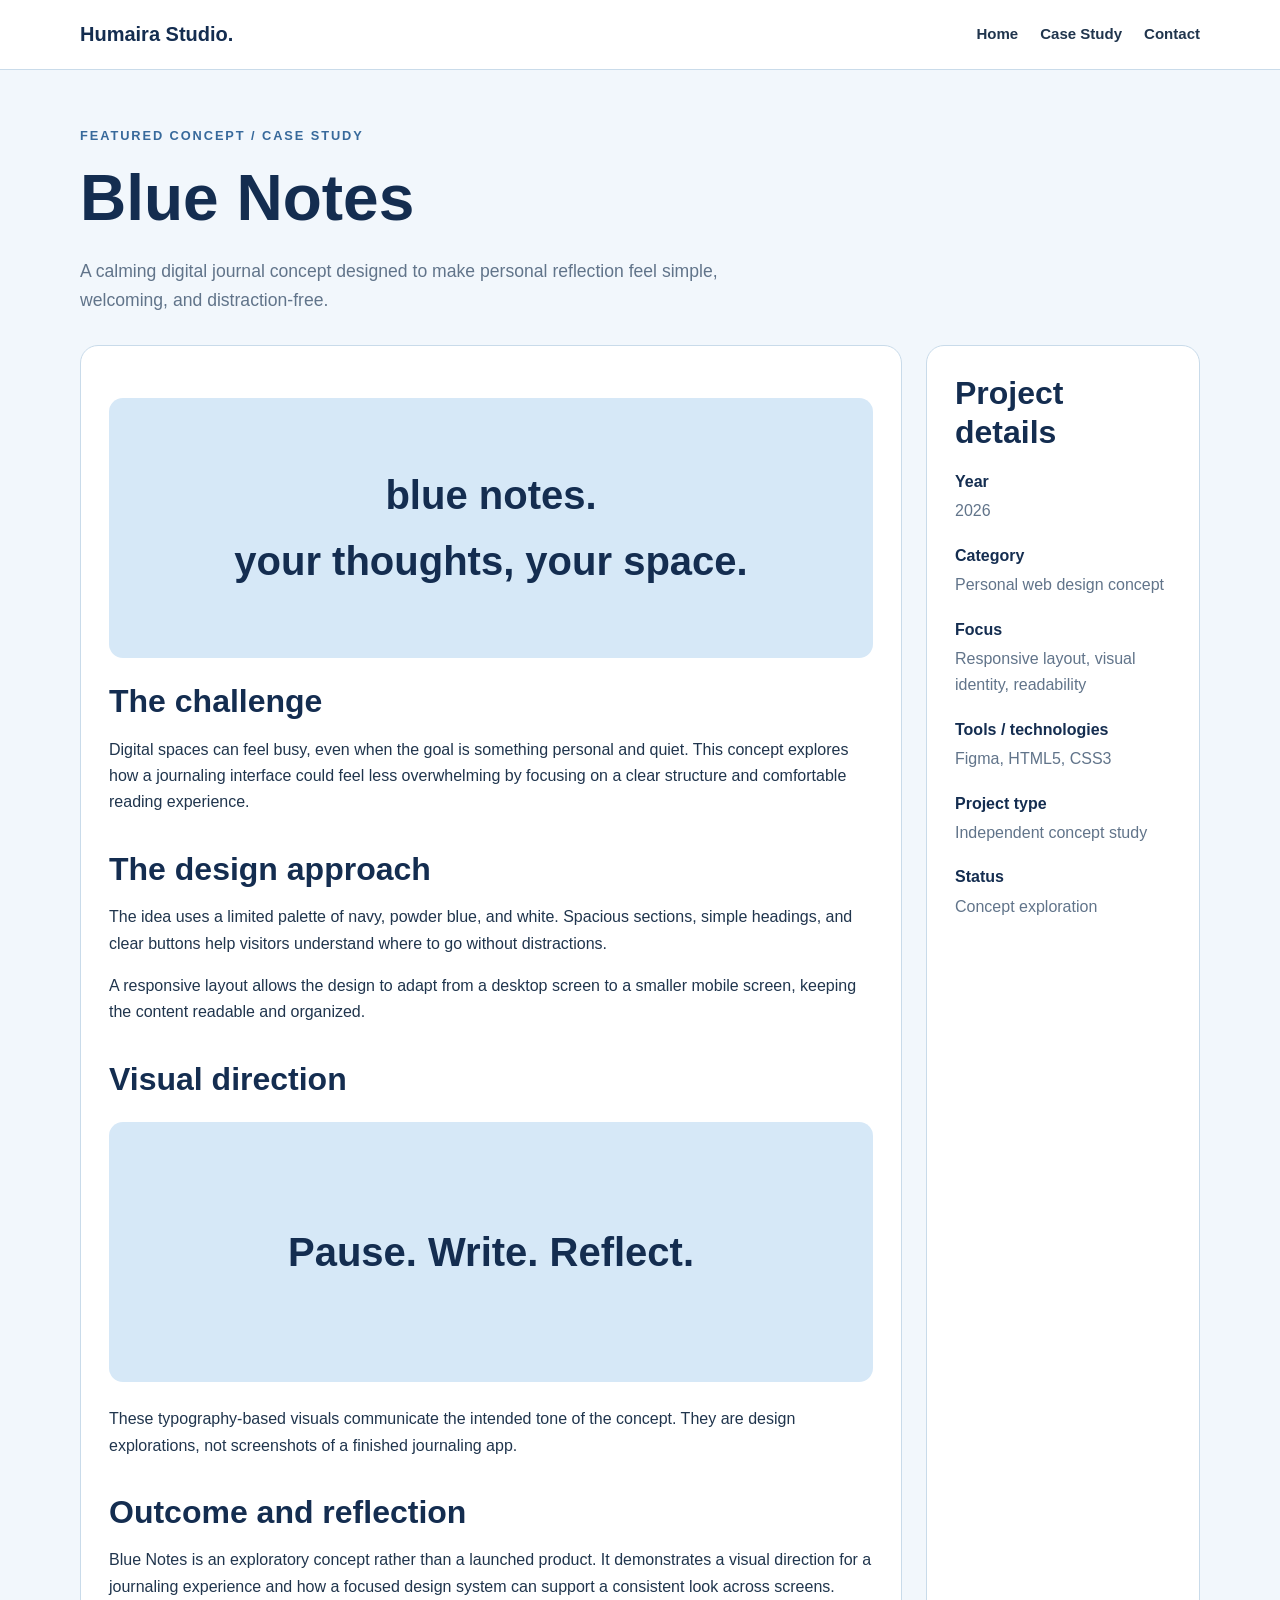
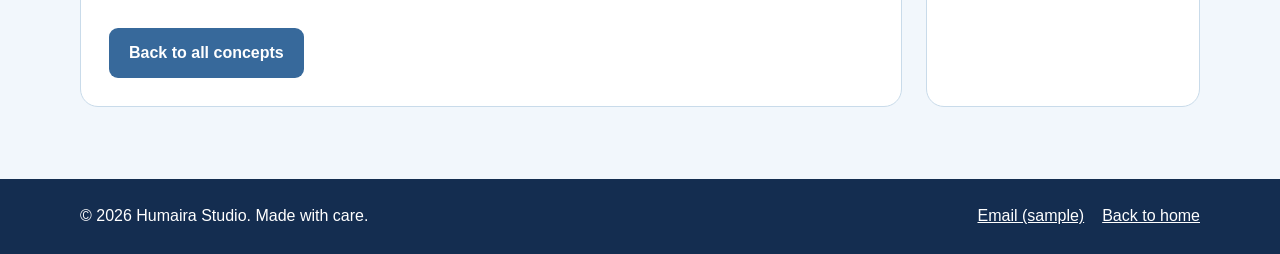
==== detail.html @ a4e41b0d "Initial commit - Humaira Studio" ====
<!DOCTYPE html>
<html lang="en">
<head>
  <meta charset="UTF-8">
  <meta name="viewport" content="width=device-width, initial-scale=1.0">
  <meta name="description" content="Blue Notes, a digital journaling design concept by Humaira Studio.">
  <title>Blue Notes Case Study | Humaira Studio</title>
  <link rel="stylesheet" href="css/style.css">
</head>
<body>
  <header class="site-header">
    <div class="container header-inner">
      <a class="brand" href="index.html">Humaira Studio.</a>
      <nav class="site-nav" aria-label="Main navigation">
        <a href="index.html">Home</a>
        <a href="detail.html" aria-current="page">Case Study</a>
        <a href="#contact">Contact</a>
      </nav>
    </div>
  </header>
  <main class="container detail-layout">
    <section class="detail-hero">
      <span class="eyebrow">Featured concept / Case study</span>
      <h1>Blue Notes</h1>
      <p class="lead">A calming digital journal concept designed to make personal reflection feel simple, welcoming, and distraction-free.</p>
    </section>
    <div class="content-grid">
      <article class="article-body">
        <div class="feature-visual" role="img" aria-label="Blue Notes visual concept in pale blue">blue notes.<br>your thoughts, your space.</div>
        <section><h2>The challenge</h2><p>Digital spaces can feel busy, even when the goal is something personal and quiet. This concept explores how a journaling interface could feel less overwhelming by focusing on a clear structure and comfortable reading experience.</p></section>
        <section><h2>The design approach</h2><p>The idea uses a limited palette of navy, powder blue, and white. Spacious sections, simple headings, and clear buttons help visitors understand where to go without distractions.</p><p>A responsive layout allows the design to adapt from a desktop screen to a smaller mobile screen, keeping the content readable and organized.</p></section>
        <section><h2>Visual direction</h2><div class="feature-visual" role="img" aria-label="Concept placeholder showing a simple blue journaling identity">Pause. Write. Reflect.</div><p>These typography-based visuals communicate the intended tone of the concept. They are design explorations, not screenshots of a finished journaling app.</p></section>
        <section><h2>Outcome and reflection</h2><p>Blue Notes is an exploratory concept rather than a launched product. It demonstrates a visual direction for a journaling experience and how a focused design system can support a consistent look across screens.</p><a class="button" href="index.html#work">Back to all concepts</a></section>
      </article>
      <aside class="metadata" aria-label="Project details"><h2>Project details</h2><dl><dt>Year</dt><dd>2026</dd><dt>Category</dt><dd>Personal web design concept</dd><dt>Focus</dt><dd>Responsive layout, visual identity, readability</dd><dt>Tools / technologies</dt><dd>Figma, HTML5, CSS3</dd><dt>Project type</dt><dd>Independent concept study</dd><dt>Status</dt><dd>Concept exploration</dd></dl></aside>
    </div>
  </main>
  <footer class="site-footer" id="contact"><div class="container footer-inner"><span>© 2026 Humaira Studio. Made with care.</span><div class="footer-links"><a href="mailto:humairastudio@example.com">Email (sample)</a><a href="index.html">Back to home</a></div></div></footer>
</body>
</html>
---- css/style.css ----
/* =========================
   VARIABLES
========================= */

:root {
    --navy: #142d50;
    --blue: #37699b;
    --sky: #d9e9f7;
    --ice: #f2f7fc;
    --white: #fff;
    --ink: #20354d;
    --muted: #61748a;
    --line: #c9dbea;
    --radius: 18px;
}

/* =========================
   GENERAL STYLES
========================= */

* {
    box-sizing: border-box;
}

html {
    scroll-behavior: smooth;
}

body {
    margin: 0;
    font-family: Arial, Helvetica, sans-serif;
    color: var(--ink);
    background: var(--ice);
    line-height: 1.65;
}

a {
    color: inherit;
}

a:focus-visible {
    outline: 3px solid var(--blue);
    outline-offset: 4px;
}

.container {
    width: min(1120px, calc(100% - 40px));
    margin: auto;
}

/* =========================
   HEADER AND NAVIGATION
========================= */

.site-header {
    background: var(--white);
    border-bottom: 1px solid var(--line);
}

.header-inner {
    display: flex;
    justify-content: space-between;
    align-items: center;
    gap: 20px;
    flex-wrap: wrap;
    padding: 18px 0;
}

.brand {
    font-size: 1.25rem;
    font-weight: 800;
    text-decoration: none;
    color: var(--navy);
}

.site-nav {
    display: flex;
    gap: 22px;
    flex-wrap: wrap;
}

.site-nav a {
    text-decoration: none;
    font-weight: 600;
    font-size: 0.94rem;
}

.site-nav a:hover,
.text-link:hover {
    color: var(--blue);
}

/* =========================
   MAIN CONTENT
========================= */

main {
    padding: 52px 0 72px;
}

.eyebrow {
    font-size: 0.8rem;
    text-transform: uppercase;
    letter-spacing: 0.15em;
    font-weight: 800;
    color: var(--blue);
}

h1,
h2,
h3 {
    line-height: 1.2;
    color: var(--navy);
}

h1 {
    font-size: clamp(2.3rem, 5vw, 4.3rem);
    margin: 12px 0 20px;
}

h2 {
    font-size: 2rem;
    margin: 0 0 12px;
}

h3 {
    font-size: 1.25rem;
    margin: 12px 0;
}

.lead {
    font-size: 1.1rem;
    color: var(--muted);
    max-width: 650px;
}

/* =========================
   HERO SECTION
========================= */

.hero-grid,
.content-grid {
    display: grid;
    grid-template-columns: 1fr;
    gap: 24px;
}

.spotlight {
    background: var(--navy);
    color: white;
    border-radius: var(--radius);
    padding: clamp(30px, 5vw, 62px);
}

.spotlight h1,
.spotlight .eyebrow {
    color: white;
}

.spotlight p {
    color: #d9e9f7;
}

/* =========================
   SIDEBAR
========================= */

.sidebar,
.card,
.article-body,
.metadata {
    background: white;
    border: 1px solid var(--line);
    border-radius: var(--radius);
    padding: 28px;
}

.sidebar {
    display: flex;
    flex-direction: column;
    justify-content: center;
}

.sidebar ul {
    padding-left: 20px;
}

/* =========================
   BUTTONS
========================= */

.button {
    display: inline-block;
    text-decoration: none;
    border-radius: 9px;
    background: var(--blue);
    color: white;
    padding: 12px 20px;
    font-weight: 700;
    margin-top: 12px;
}

.button:hover {
    background: var(--navy);
}

.button.light {
    background: white;
    color: var(--navy);
}

/* =========================
   SECTION HEADINGS
========================= */

.section-heading {
    margin: 56px 0 22px;
}

/* =========================
   CARDS AND GALLERY
========================= */

.cards-gallery {
    display: grid;
    grid-template-columns: repeat(
        auto-fit,
        minmax(280px, 1fr)
    );
    gap: 22px;
}

.card {
    display: flex;
    flex-direction: column;
    overflow: hidden;
    padding: 0;
}

.card-content {
    padding: 24px;
    display: flex;
    flex-direction: column;
    flex: 1;
}

.card p {
    color: var(--muted);
}

.card .button {
    margin-top: auto;
    align-self: flex-start;
}

/* =========================
   CARD ARTWORK
========================= */

.art {
    height: 190px;
    display: flex;
    align-items: center;
    justify-content: center;
    padding: 20px;
    text-align: center;
    font-size: 2rem;
    font-weight: 800;
    letter-spacing: -0.04em;
}

.art-one {
    background: #c9dff1;
    color: #173a65;
}

.art-two {
    background: #386d9f;
    color: white;
}

.art-three {
    background: #e2eef8;
    color: #3b658d;
}

/* =========================
   DETAIL PAGES
========================= */

.detail-hero {
    margin-bottom: 30px;
}

.content-grid {
    gap: 24px;
}

.article-body section + section {
    margin-top: 34px;
}

.feature-visual {
    min-height: 260px;
    border-radius: 14px;
    background: #d6e8f7;
    display: flex;
    justify-content: center;
    align-items: center;
    text-align: center;
    color: var(--navy);
    font-size: 2.5rem;
    font-weight: 800;
    padding: 24px;
    margin: 24px 0;
}

/* =========================
   PROJECT METADATA
========================= */

.metadata dl {
    margin: 0;
}

.metadata dt {
    font-weight: 800;
    color: var(--navy);
    margin-top: 18px;
}

.metadata dd {
    margin: 3px 0 0;
    color: var(--muted);
}

/* =========================
   FOOTER
========================= */

.site-footer {
    background: var(--navy);
    color: white;
}

.footer-inner {
    display: flex;
    align-items: center;
    justify-content: space-between;
    gap: 16px;
    flex-wrap: wrap;
    padding: 24px 0;
}

.footer-inner a {
    color: white;
}

.footer-links {
    display: flex;
    gap: 18px;
}

/* =========================
   UTILITY CLASSES
========================= */

.muted {
    color: var(--muted);
}

/* =========================
   TABLET AND DESKTOP
========================= */

@media (min-width: 768px) {

    .hero-grid {
        grid-template-columns: 2fr 1fr;
    }

    .content-grid {
        grid-template-columns: 3fr 1fr;
    }

}

/* =========================
   MOBILE DEVICES
========================= */

@media (max-width: 767px) {

    main {
        padding: 30px 0 48px;
    }

    .header-inner {
        align-items: flex-start;
    }

    .site-nav {
        gap: 14px;
    }

    .spotlight {
        padding: 30px;
    }

    .sidebar,
    .article-body,
    .metadata {
        padding: 22px;
    }

    .section-heading {
        margin-top: 40px;
    }

}
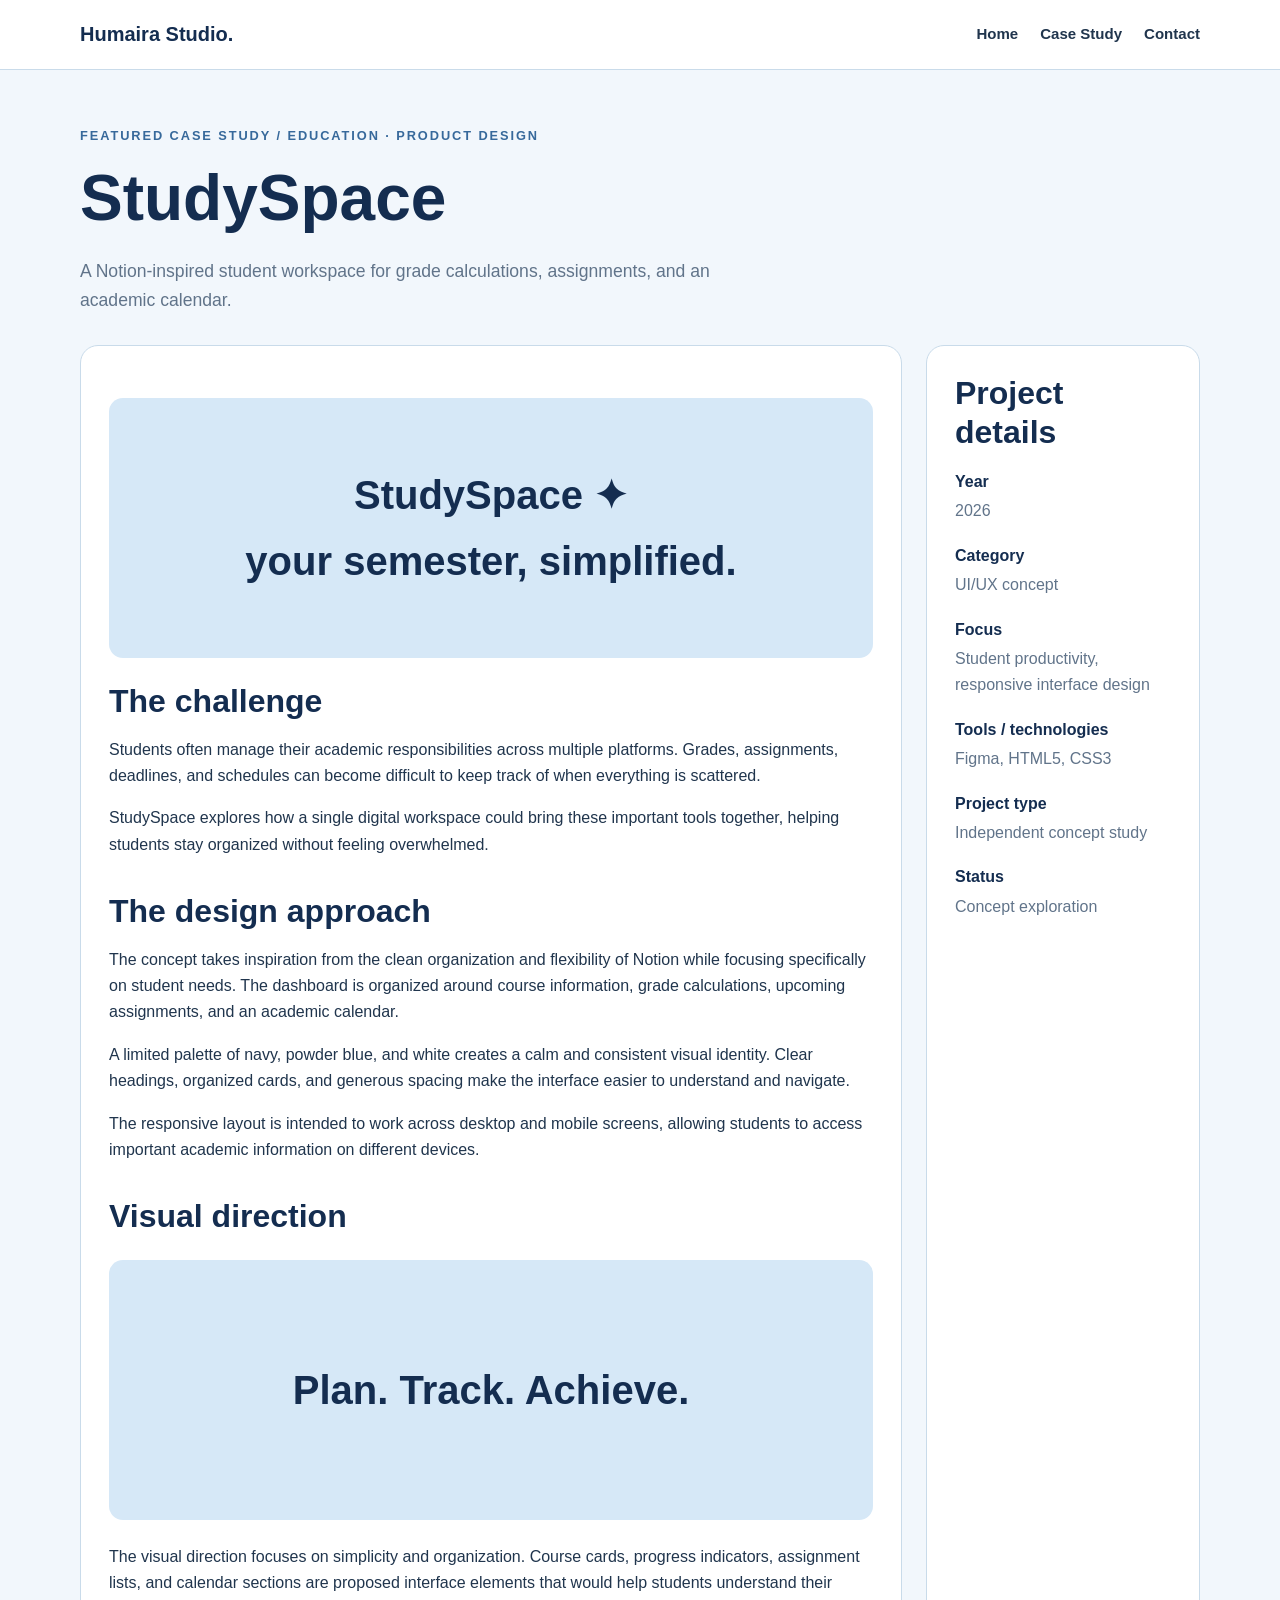
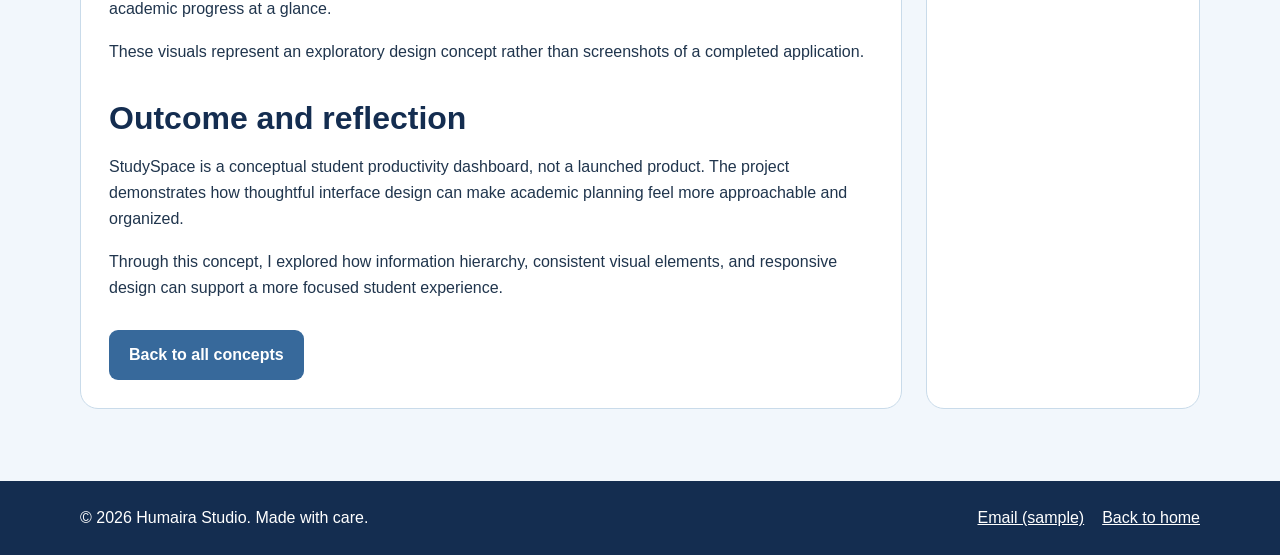
==== commit 1763b1e4: "Update portfolio projects to match Figma" ====
--- a/detail.html
+++ b/detail.html
@@ -1,10 +1,11 @@
+
 <!DOCTYPE html>
 <html lang="en">
 <head>
   <meta charset="UTF-8">
   <meta name="viewport" content="width=device-width, initial-scale=1.0">
-  <meta name="description" content="Blue Notes, a digital journaling design concept by Humaira Studio.">
-  <title>Blue Notes Case Study | Humaira Studio</title>
+  <meta name="description" content="StudySpace, a student productivity dashboard design concept by Humaira Studio.">
+  <title>StudySpace Case Study | Humaira Studio</title>
   <link rel="stylesheet" href="css/style.css">
 </head>
 <body>
@@ -18,23 +19,85 @@
       </nav>
     </div>
   </header>
+
   <main class="container detail-layout">
     <section class="detail-hero">
-      <span class="eyebrow">Featured concept / Case study</span>
-      <h1>Blue Notes</h1>
-      <p class="lead">A calming digital journal concept designed to make personal reflection feel simple, welcoming, and distraction-free.</p>
+      <span class="eyebrow">Featured case study / Education · Product design</span>
+      <h1>StudySpace</h1>
+      <p class="lead">A Notion-inspired student workspace for grade calculations, assignments, and an academic calendar.</p>
     </section>
+
     <div class="content-grid">
       <article class="article-body">
-        <div class="feature-visual" role="img" aria-label="Blue Notes visual concept in pale blue">blue notes.<br>your thoughts, your space.</div>
-        <section><h2>The challenge</h2><p>Digital spaces can feel busy, even when the goal is something personal and quiet. This concept explores how a journaling interface could feel less overwhelming by focusing on a clear structure and comfortable reading experience.</p></section>
-        <section><h2>The design approach</h2><p>The idea uses a limited palette of navy, powder blue, and white. Spacious sections, simple headings, and clear buttons help visitors understand where to go without distractions.</p><p>A responsive layout allows the design to adapt from a desktop screen to a smaller mobile screen, keeping the content readable and organized.</p></section>
-        <section><h2>Visual direction</h2><div class="feature-visual" role="img" aria-label="Concept placeholder showing a simple blue journaling identity">Pause. Write. Reflect.</div><p>These typography-based visuals communicate the intended tone of the concept. They are design explorations, not screenshots of a finished journaling app.</p></section>
-        <section><h2>Outcome and reflection</h2><p>Blue Notes is an exploratory concept rather than a launched product. It demonstrates a visual direction for a journaling experience and how a focused design system can support a consistent look across screens.</p><a class="button" href="index.html#work">Back to all concepts</a></section>
+
+        <div class="feature-visual" role="img" aria-label="StudySpace student dashboard concept in pale blue">
+          StudySpace ✦<br>
+          your semester, simplified.
+        </div>
+
+        <section>
+          <h2>The challenge</h2>
+          <p>Students often manage their academic responsibilities across multiple platforms. Grades, assignments, deadlines, and schedules can become difficult to keep track of when everything is scattered.</p>
+          <p>StudySpace explores how a single digital workspace could bring these important tools together, helping students stay organized without feeling overwhelmed.</p>
+        </section>
+
+        <section>
+          <h2>The design approach</h2>
+          <p>The concept takes inspiration from the clean organization and flexibility of Notion while focusing specifically on student needs. The dashboard is organized around course information, grade calculations, upcoming assignments, and an academic calendar.</p>
+          <p>A limited palette of navy, powder blue, and white creates a calm and consistent visual identity. Clear headings, organized cards, and generous spacing make the interface easier to understand and navigate.</p>
+          <p>The responsive layout is intended to work across desktop and mobile screens, allowing students to access important academic information on different devices.</p>
+        </section>
+
+        <section>
+          <h2>Visual direction</h2>
+          <div class="feature-visual" role="img" aria-label="StudySpace typography-based dashboard concept">
+            Plan. Track. Achieve.
+          </div>
+          <p>The visual direction focuses on simplicity and organization. Course cards, progress indicators, assignment lists, and calendar sections are proposed interface elements that would help students understand their academic progress at a glance.</p>
+          <p>These visuals represent an exploratory design concept rather than screenshots of a completed application.</p>
+        </section>
+
+        <section>
+          <h2>Outcome and reflection</h2>
+          <p>StudySpace is a conceptual student productivity dashboard, not a launched product. The project demonstrates how thoughtful interface design can make academic planning feel more approachable and organized.</p>
+          <p>Through this concept, I explored how information hierarchy, consistent visual elements, and responsive design can support a more focused student experience.</p>
+          <a class="button" href="index.html#work">Back to all concepts</a>
+        </section>
       </article>
-      <aside class="metadata" aria-label="Project details"><h2>Project details</h2><dl><dt>Year</dt><dd>2026</dd><dt>Category</dt><dd>Personal web design concept</dd><dt>Focus</dt><dd>Responsive layout, visual identity, readability</dd><dt>Tools / technologies</dt><dd>Figma, HTML5, CSS3</dd><dt>Project type</dt><dd>Independent concept study</dd><dt>Status</dt><dd>Concept exploration</dd></dl></aside>
+
+      <aside class="metadata" aria-label="Project details">
+        <h2>Project details</h2>
+        <dl>
+          <dt>Year</dt>
+          <dd>2026</dd>
+
+          <dt>Category</dt>
+          <dd>UI/UX concept</dd>
+
+          <dt>Focus</dt>
+          <dd>Student productivity, responsive interface design</dd>
+
+          <dt>Tools / technologies</dt>
+          <dd>Figma, HTML5, CSS3</dd>
+
+          <dt>Project type</dt>
+          <dd>Independent concept study</dd>
+
+          <dt>Status</dt>
+          <dd>Concept exploration</dd>
+        </dl>
+      </aside>
     </div>
   </main>
-  <footer class="site-footer" id="contact"><div class="container footer-inner"><span>© 2026 Humaira Studio. Made with care.</span><div class="footer-links"><a href="mailto:humairastudio@example.com">Email (sample)</a><a href="index.html">Back to home</a></div></div></footer>
+
+  <footer class="site-footer" id="contact">
+    <div class="container footer-inner">
+      <span>© 2026 Humaira Studio. Made with care.</span>
+      <div class="footer-links">
+        <a href="mailto:humairastudio@example.com">Email (sample)</a>
+        <a href="index.html">Back to home</a>
+      </div>
+    </div>
+  </footer>
 </body>
 </html>
